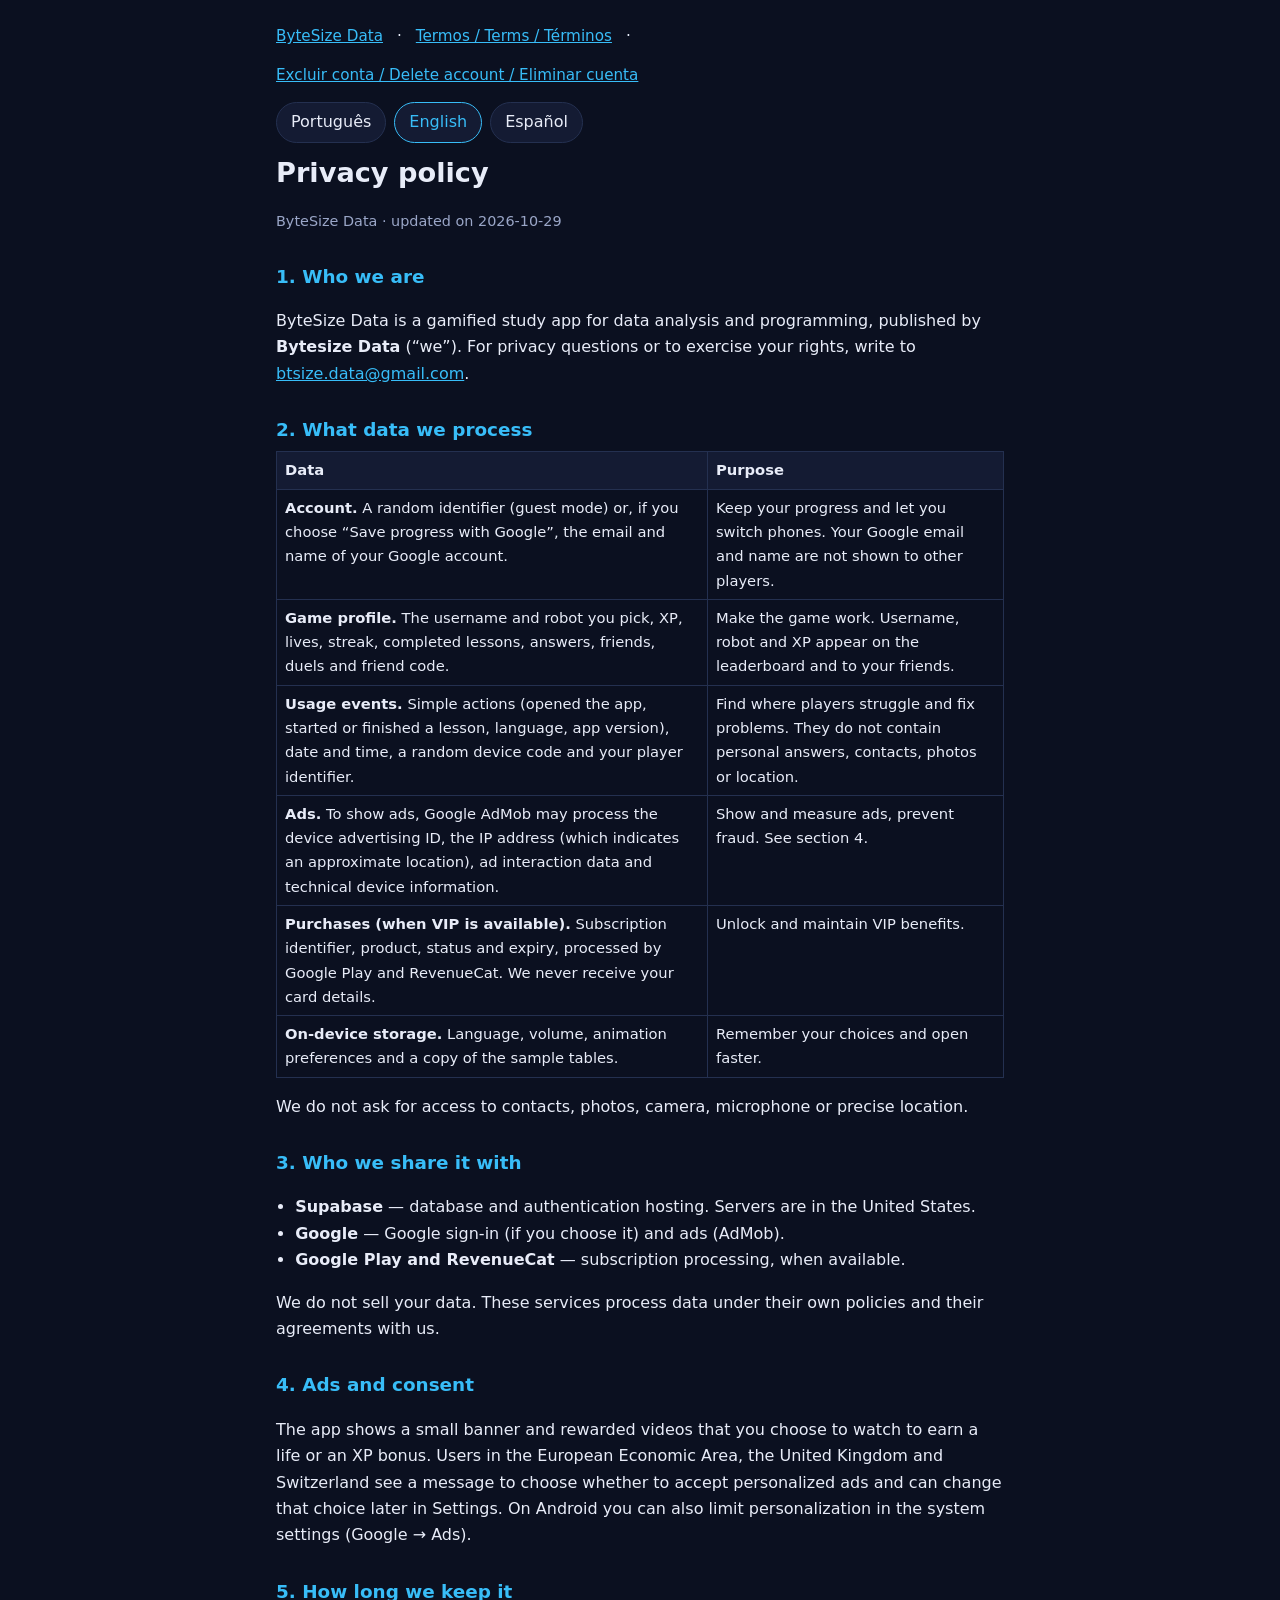
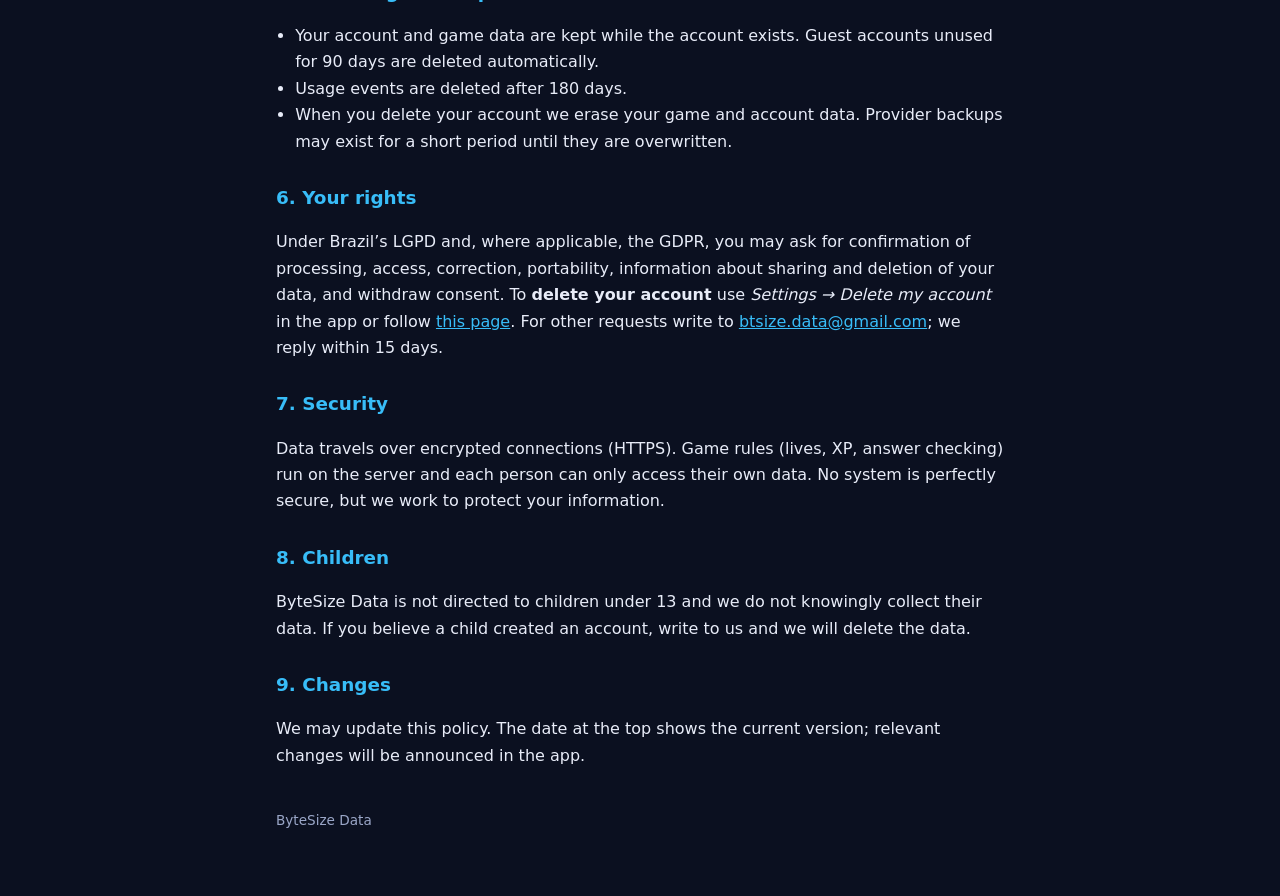
==== privacy.html @ c755a9e1 "Site do ByteSize Data: privacidade, termos, exclusao de conta e app-ads.txt" ====
<!doctype html>
<html lang="pt">
<head>
<meta charset="utf-8">
<meta name="viewport" content="width=device-width, initial-scale=1">
<title>Privacidade · ByteSize Data</title>
<meta name="description" content="Política de privacidade do app ByteSize Data / Privacy policy / Política de privacidad.">
<link rel="stylesheet" href="style.css">
</head>
<body class="nojs">
<main>
<nav class="top"><a href="index.html">ByteSize Data</a> · <a href="terms.html">Termos / Terms / Términos</a> · <a href="delete-account.html">Excluir conta / Delete account / Eliminar cuenta</a></nav>
<div class="langs" role="group" aria-label="Idioma / Language / Idioma">
  <button data-go="pt" aria-pressed="true">Português</button>
  <button data-go="en" aria-pressed="false">English</button>
  <button data-go="es" aria-pressed="false">Español</button>
</div>

<!-- ============================== PORTUGUÊS ============================== -->
<section data-lang="pt" lang="pt">
<h1>Política de privacidade</h1>
<p class="muted">ByteSize Data · atualizada em 29/10/2026</p>

<h2>1. Quem somos</h2>
<p>O ByteSize Data é um aplicativo de estudo gamificado de análise de dados e programação, publicado por <strong>Bytesize Data</strong> (“nós”). Para falar sobre privacidade ou exercer seus direitos, escreva para <a href="mailto:btsize.data@gmail.com">btsize.data@gmail.com</a>.</p>

<h2>2. Quais dados tratamos</h2>
<table>
<tr><th>Dado</th><th>Para quê</th></tr>
<tr><td><strong>Conta.</strong> Um identificador aleatório (modo convidado) ou, se você escolher “Salvar progresso com Google”, o e-mail e o nome da sua conta Google.</td><td>Guardar seu progresso e permitir que você troque de celular. O e-mail e o nome do Google não aparecem para outros jogadores.</td></tr>
<tr><td><strong>Perfil do jogo.</strong> Nome de usuário e robô que você escolhe, XP, vidas, sequência de dias, lições feitas, respostas, amigos, duelos e código de amigo.</td><td>Fazer o jogo funcionar. Nome de usuário, robô e XP aparecem no ranking e para seus amigos.</td></tr>
<tr><td><strong>Eventos de uso.</strong> Ações simples (abriu o app, começou ou terminou uma lição, idioma, versão do app), a data e hora, um código aleatório do aparelho e o seu identificador de jogador.</td><td>Descobrir onde os jogadores têm dificuldade e corrigir problemas. Não contêm o conteúdo das suas respostas pessoais nem dados de contatos, fotos ou localização.</td></tr>
<tr><td><strong>Anúncios.</strong> Para exibir anúncios, o Google AdMob pode tratar o ID de publicidade do aparelho, o endereço IP (que indica uma localização aproximada), dados de interação com anúncios e informações técnicas do aparelho.</td><td>Exibir e medir anúncios, evitar fraude. Veja a seção 4.</td></tr>
<tr><td><strong>Compras (quando o VIP estiver disponível).</strong> Identificador da assinatura, produto, status e validade, tratados pelo Google Play e pelo RevenueCat. Não recebemos os dados do seu cartão.</td><td>Liberar e manter os benefícios do VIP.</td></tr>
<tr><td><strong>Armazenamento no aparelho.</strong> Idioma, volume, preferências de animação e uma cópia das tabelas de exemplo.</td><td>Lembrar suas escolhas e abrir mais rápido.</td></tr>
</table>
<p>Não pedimos acesso a contatos, fotos, câmera, microfone ou localização precisa.</p>

<h2>3. Com quem compartilhamos</h2>
<ul>
<li><strong>Supabase</strong> — hospedagem do banco de dados e da autenticação. Os servidores ficam nos Estados Unidos.</li>
<li><strong>Google</strong> — login com Google (se você escolher) e anúncios (AdMob).</li>
<li><strong>Google Play e RevenueCat</strong> — processamento de assinaturas, quando disponíveis.</li>
</ul>
<p>Não vendemos seus dados. Esses serviços tratam os dados conforme as próprias políticas e contratos conosco.</p>

<h2>4. Anúncios e consentimento</h2>
<p>O app mostra um banner discreto e vídeos premiados, que você escolhe assistir para ganhar uma vida ou um bônus de XP. Usuários no Espaço Econômico Europeu, no Reino Unido e na Suíça veem uma mensagem para escolher se aceitam anúncios personalizados e podem mudar essa escolha depois em Configurações. No Android você também pode limitar a personalização nas configurações do sistema (Google → Anúncios).</p>

<h2>5. Por quanto tempo guardamos</h2>
<ul>
<li>Seus dados de conta e de jogo ficam enquanto a conta existir. Contas de convidado sem uso por 90 dias são apagadas automaticamente.</li>
<li>Eventos de uso são apagados depois de 180 dias.</li>
<li>Ao excluir a conta, apagamos seus dados de jogo e de conta. Cópias de segurança do provedor podem existir por um curto período até serem substituídas.</li>
</ul>

<h2>6. Seus direitos</h2>
<p>Conforme a LGPD (Lei 13.709/2018) e, quando aplicável, o GDPR, você pode pedir confirmação do tratamento, acesso, correção, portabilidade, informação sobre compartilhamento e a exclusão dos seus dados, além de retirar um consentimento. Para <strong>excluir a conta</strong> use <em>Configurações → Excluir minha conta</em> no app ou siga <a href="delete-account.html">esta página</a>. Para os demais pedidos escreva para <a href="mailto:btsize.data@gmail.com">btsize.data@gmail.com</a>; respondemos em até 15 dias.</p>

<h2>7. Segurança</h2>
<p>Os dados trafegam por conexão criptografada (HTTPS). As regras do jogo (vidas, XP, correção das respostas) ficam no servidor, e cada pessoa só acessa os próprios dados. Nenhum sistema é totalmente seguro, mas trabalhamos para proteger suas informações.</p>

<h2>8. Crianças</h2>
<p>O ByteSize Data não é direcionado a menores de 13 anos e não coletamos dados de crianças de forma intencional. Se você acredita que um menor criou uma conta, escreva para nós e apagaremos os dados.</p>

<h2>9. Mudanças</h2>
<p>Podemos atualizar esta política. A data no topo mostra a versão em vigor; mudanças relevantes serão avisadas no app.</p>
</section>

<!-- ============================== ENGLISH ============================== -->
<section data-lang="en" lang="en">
<h1>Privacy policy</h1>
<p class="muted">ByteSize Data · updated on 2026-10-29</p>

<h2>1. Who we are</h2>
<p>ByteSize Data is a gamified study app for data analysis and programming, published by <strong>Bytesize Data</strong> (“we”). For privacy questions or to exercise your rights, write to <a href="mailto:btsize.data@gmail.com">btsize.data@gmail.com</a>.</p>

<h2>2. What data we process</h2>
<table>
<tr><th>Data</th><th>Purpose</th></tr>
<tr><td><strong>Account.</strong> A random identifier (guest mode) or, if you choose “Save progress with Google”, the email and name of your Google account.</td><td>Keep your progress and let you switch phones. Your Google email and name are not shown to other players.</td></tr>
<tr><td><strong>Game profile.</strong> The username and robot you pick, XP, lives, streak, completed lessons, answers, friends, duels and friend code.</td><td>Make the game work. Username, robot and XP appear on the leaderboard and to your friends.</td></tr>
<tr><td><strong>Usage events.</strong> Simple actions (opened the app, started or finished a lesson, language, app version), date and time, a random device code and your player identifier.</td><td>Find where players struggle and fix problems. They do not contain personal answers, contacts, photos or location.</td></tr>
<tr><td><strong>Ads.</strong> To show ads, Google AdMob may process the device advertising ID, the IP address (which indicates an approximate location), ad interaction data and technical device information.</td><td>Show and measure ads, prevent fraud. See section 4.</td></tr>
<tr><td><strong>Purchases (when VIP is available).</strong> Subscription identifier, product, status and expiry, processed by Google Play and RevenueCat. We never receive your card details.</td><td>Unlock and maintain VIP benefits.</td></tr>
<tr><td><strong>On-device storage.</strong> Language, volume, animation preferences and a copy of the sample tables.</td><td>Remember your choices and open faster.</td></tr>
</table>
<p>We do not ask for access to contacts, photos, camera, microphone or precise location.</p>

<h2>3. Who we share it with</h2>
<ul>
<li><strong>Supabase</strong> — database and authentication hosting. Servers are in the United States.</li>
<li><strong>Google</strong> — Google sign-in (if you choose it) and ads (AdMob).</li>
<li><strong>Google Play and RevenueCat</strong> — subscription processing, when available.</li>
</ul>
<p>We do not sell your data. These services process data under their own policies and their agreements with us.</p>

<h2>4. Ads and consent</h2>
<p>The app shows a small banner and rewarded videos that you choose to watch to earn a life or an XP bonus. Users in the European Economic Area, the United Kingdom and Switzerland see a message to choose whether to accept personalized ads and can change that choice later in Settings. On Android you can also limit personalization in the system settings (Google → Ads).</p>

<h2>5. How long we keep it</h2>
<ul>
<li>Your account and game data are kept while the account exists. Guest accounts unused for 90 days are deleted automatically.</li>
<li>Usage events are deleted after 180 days.</li>
<li>When you delete your account we erase your game and account data. Provider backups may exist for a short period until they are overwritten.</li>
</ul>

<h2>6. Your rights</h2>
<p>Under Brazil’s LGPD and, where applicable, the GDPR, you may ask for confirmation of processing, access, correction, portability, information about sharing and deletion of your data, and withdraw consent. To <strong>delete your account</strong> use <em>Settings → Delete my account</em> in the app or follow <a href="delete-account.html">this page</a>. For other requests write to <a href="mailto:btsize.data@gmail.com">btsize.data@gmail.com</a>; we reply within 15 days.</p>

<h2>7. Security</h2>
<p>Data travels over encrypted connections (HTTPS). Game rules (lives, XP, answer checking) run on the server and each person can only access their own data. No system is perfectly secure, but we work to protect your information.</p>

<h2>8. Children</h2>
<p>ByteSize Data is not directed to children under 13 and we do not knowingly collect their data. If you believe a child created an account, write to us and we will delete the data.</p>

<h2>9. Changes</h2>
<p>We may update this policy. The date at the top shows the current version; relevant changes will be announced in the app.</p>
</section>

<!-- ============================== ESPAÑOL ============================== -->
<section data-lang="es" lang="es">
<h1>Política de privacidad</h1>
<p class="muted">ByteSize Data · actualizada el 29/10/2026</p>

<h2>1. Quiénes somos</h2>
<p>ByteSize Data es una aplicación de estudio gamificada de análisis de datos y programación, publicada por <strong>Bytesize Data</strong> (“nosotros”). Para consultas de privacidad o para ejercer tus derechos escribe a <a href="mailto:btsize.data@gmail.com">btsize.data@gmail.com</a>.</p>

<h2>2. Qué datos tratamos</h2>
<table>
<tr><th>Dato</th><th>Para qué</th></tr>
<tr><td><strong>Cuenta.</strong> Un identificador aleatorio (modo invitado) o, si eliges “Guardar progreso con Google”, el correo y el nombre de tu cuenta de Google.</td><td>Guardar tu progreso y permitirte cambiar de teléfono. El correo y el nombre de Google no se muestran a otros jugadores.</td></tr>
<tr><td><strong>Perfil del juego.</strong> El nombre de usuario y el robot que eliges, XP, vidas, racha de días, lecciones hechas, respuestas, amigos, duelos y código de amigo.</td><td>Hacer funcionar el juego. El nombre de usuario, el robot y el XP aparecen en el ranking y para tus amigos.</td></tr>
<tr><td><strong>Eventos de uso.</strong> Acciones simples (abrió la app, empezó o terminó una lección, idioma, versión de la app), fecha y hora, un código aleatorio del dispositivo y tu identificador de jugador.</td><td>Descubrir dónde los jugadores tienen dificultades y corregir problemas. No incluyen respuestas personales, contactos, fotos ni ubicación.</td></tr>
<tr><td><strong>Anuncios.</strong> Para mostrar anuncios, Google AdMob puede tratar el ID de publicidad del dispositivo, la dirección IP (que indica una ubicación aproximada), datos de interacción con anuncios e información técnica del dispositivo.</td><td>Mostrar y medir anuncios, prevenir fraude. Ver la sección 4.</td></tr>
<tr><td><strong>Compras (cuando el VIP esté disponible).</strong> Identificador de la suscripción, producto, estado y vencimiento, tratados por Google Play y RevenueCat. Nunca recibimos los datos de tu tarjeta.</td><td>Activar y mantener los beneficios del VIP.</td></tr>
<tr><td><strong>Almacenamiento en el dispositivo.</strong> Idioma, volumen, preferencias de animación y una copia de las tablas de ejemplo.</td><td>Recordar tus elecciones y abrir más rápido.</td></tr>
</table>
<p>No pedimos acceso a contactos, fotos, cámara, micrófono ni ubicación precisa.</p>

<h2>3. Con quién lo compartimos</h2>
<ul>
<li><strong>Supabase</strong> — alojamiento de la base de datos y la autenticación. Los servidores están en Estados Unidos.</li>
<li><strong>Google</strong> — inicio de sesión con Google (si lo eliges) y anuncios (AdMob).</li>
<li><strong>Google Play y RevenueCat</strong> — procesamiento de suscripciones, cuando estén disponibles.</li>
</ul>
<p>No vendemos tus datos. Estos servicios tratan los datos según sus propias políticas y sus contratos con nosotros.</p>

<h2>4. Anuncios y consentimiento</h2>
<p>La app muestra un banner discreto y videos con recompensa que tú eliges ver para ganar una vida o un bono de XP. Los usuarios del Espacio Económico Europeo, el Reino Unido y Suiza ven un mensaje para elegir si aceptan anuncios personalizados y pueden cambiar esa elección después en Ajustes. En Android también puedes limitar la personalización en los ajustes del sistema (Google → Anuncios).</p>

<h2>5. Cuánto tiempo los conservamos</h2>
<ul>
<li>Los datos de tu cuenta y del juego se conservan mientras la cuenta exista. Las cuentas de invitado sin uso durante 90 días se eliminan automáticamente.</li>
<li>Los eventos de uso se eliminan después de 180 días.</li>
<li>Al eliminar tu cuenta borramos tus datos de juego y de cuenta. Las copias de seguridad del proveedor pueden existir por un breve período hasta ser reemplazadas.</li>
</ul>

<h2>6. Tus derechos</h2>
<p>Según la LGPD de Brasil y, cuando corresponda, el RGPD, puedes pedir confirmación del tratamiento, acceso, corrección, portabilidad, información sobre el intercambio y la eliminación de tus datos, y retirar un consentimiento. Para <strong>eliminar la cuenta</strong> usa <em>Ajustes → Eliminar mi cuenta</em> en la app o sigue <a href="delete-account.html">esta página</a>. Para otras solicitudes escribe a <a href="mailto:btsize.data@gmail.com">btsize.data@gmail.com</a>; respondemos en un máximo de 15 días.</p>

<h2>7. Seguridad</h2>
<p>Los datos viajan por conexiones cifradas (HTTPS). Las reglas del juego (vidas, XP, corrección de respuestas) se ejecutan en el servidor y cada persona solo accede a sus propios datos. Ningún sistema es totalmente seguro, pero trabajamos para proteger tu información.</p>

<h2>8. Menores</h2>
<p>ByteSize Data no está dirigido a menores de 13 años y no recopilamos sus datos de forma intencional. Si crees que un menor creó una cuenta, escríbenos y eliminaremos los datos.</p>

<h2>9. Cambios</h2>
<p>Podemos actualizar esta política. La fecha de arriba indica la versión vigente; los cambios relevantes se avisarán en la app.</p>
</section>

<footer>ByteSize Data</footer>
</main>
<script src="lang.js"></script>
</body>
</html>
---- style.css ----
:root {
  --bg: #0b1020;
  --card: #141b33;
  --text: #e8ecf8;
  --muted: #9aa6c7;
  --brand: #38bdf8;
  --line: #243050;
}
* { box-sizing: border-box; }
html { -webkit-text-size-adjust: 100%; }
body {
  margin: 0;
  background: var(--bg);
  color: var(--text);
  font: 16px/1.65 system-ui, -apple-system, "Segoe UI", Roboto, sans-serif;
}
main { max-width: 760px; margin: 0 auto; padding: 24px 16px 64px; }
h1 { font-size: 1.7rem; margin: 8px 0 4px; }
h2 { font-size: 1.15rem; margin: 28px 0 6px; color: var(--brand); }
p, li { color: var(--text); }
.muted { color: var(--muted); font-size: .9rem; }
a { color: var(--brand); }
ul { padding-left: 1.2rem; }
.card { background: var(--card); border: 1px solid var(--line); border-radius: 14px; padding: 16px 18px; margin: 14px 0; }
.langs { display: flex; gap: 8px; margin: 14px 0 6px; flex-wrap: wrap; }
.langs button {
  background: var(--card); color: var(--text); border: 1px solid var(--line);
  border-radius: 999px; padding: 6px 14px; font: inherit; cursor: pointer;
}
.langs button[aria-pressed="true"] { border-color: var(--brand); color: var(--brand); }
nav.top { display: flex; gap: 14px; flex-wrap: wrap; font-size: .95rem; margin-bottom: 6px; }
section[data-lang] { display: none; }
section[data-lang].on { display: block; }
.nojs section[data-lang] { display: block; border-top: 1px solid var(--line); margin-top: 24px; padding-top: 8px; }
footer { margin-top: 40px; color: var(--muted); font-size: .85rem; }
table { border-collapse: collapse; width: 100%; font-size: .92rem; }
th, td { border: 1px solid var(--line); padding: 6px 8px; text-align: left; vertical-align: top; }
th { background: var(--card); }
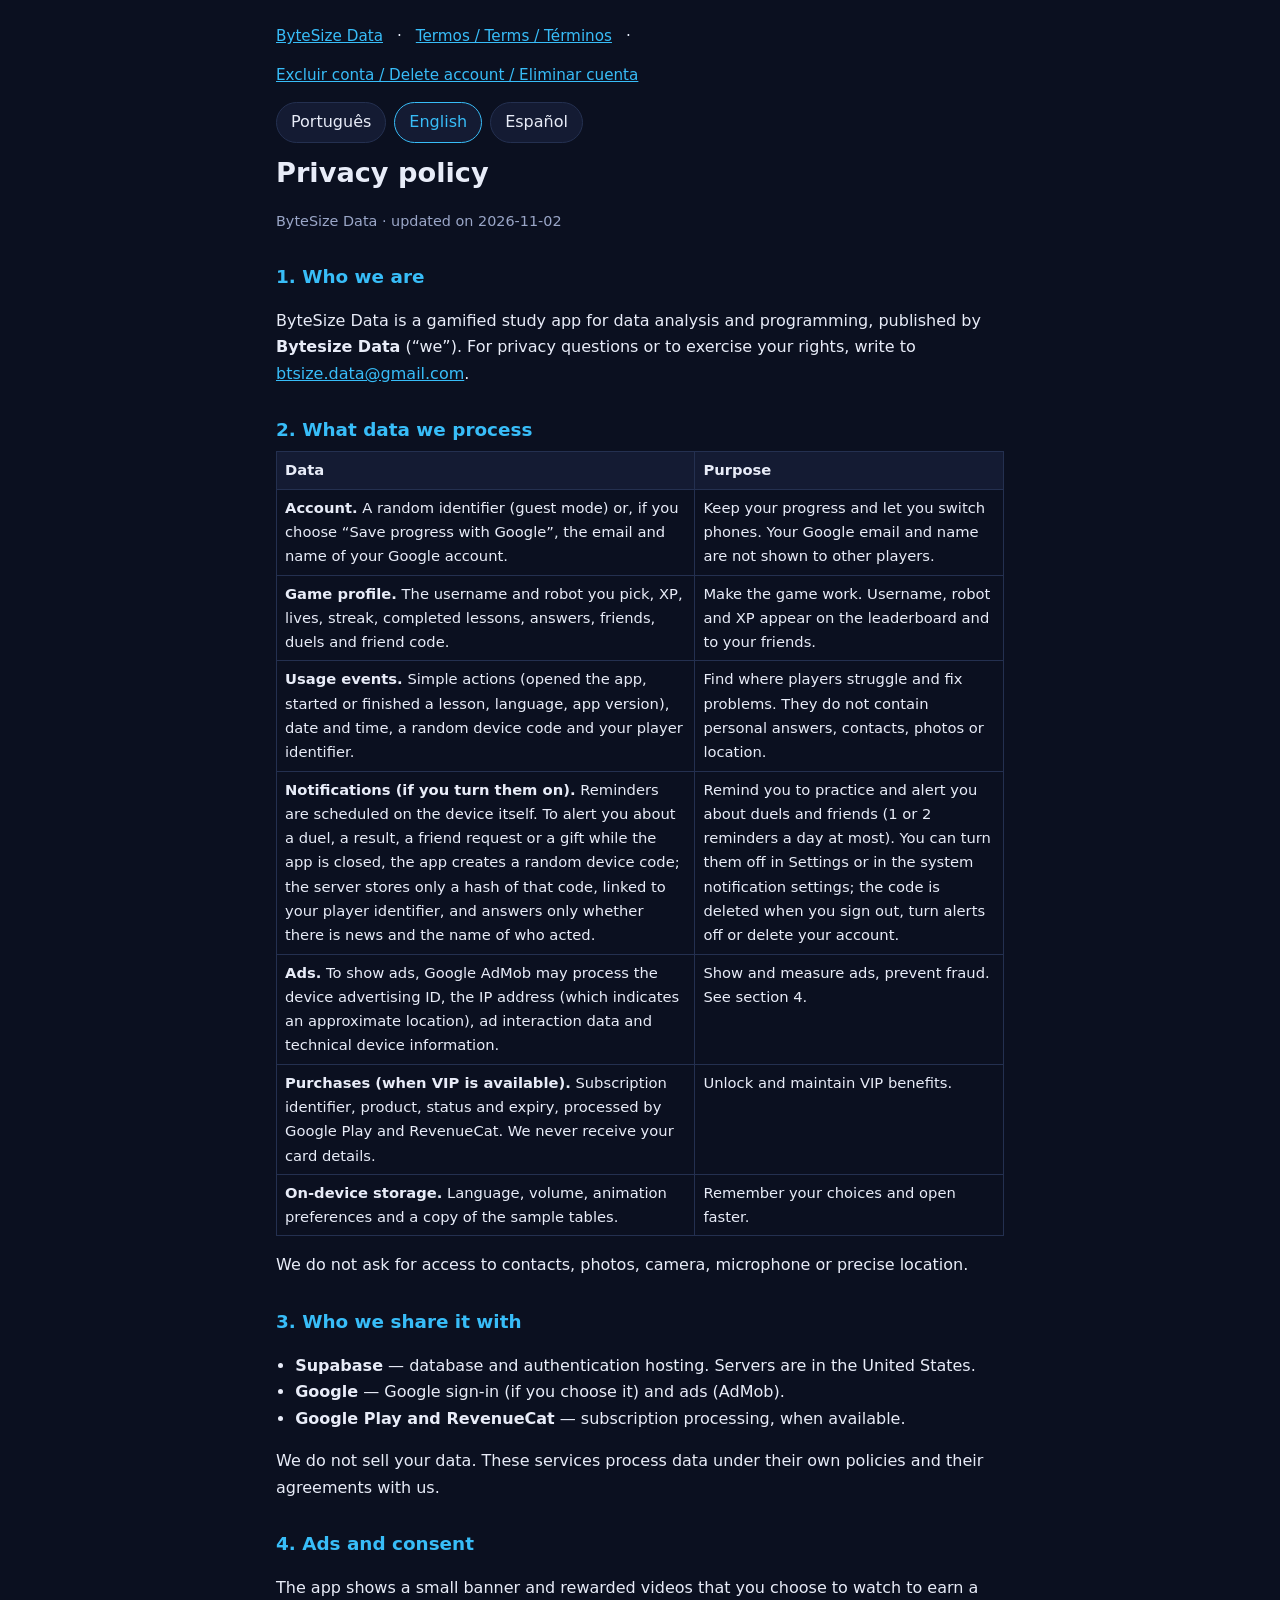
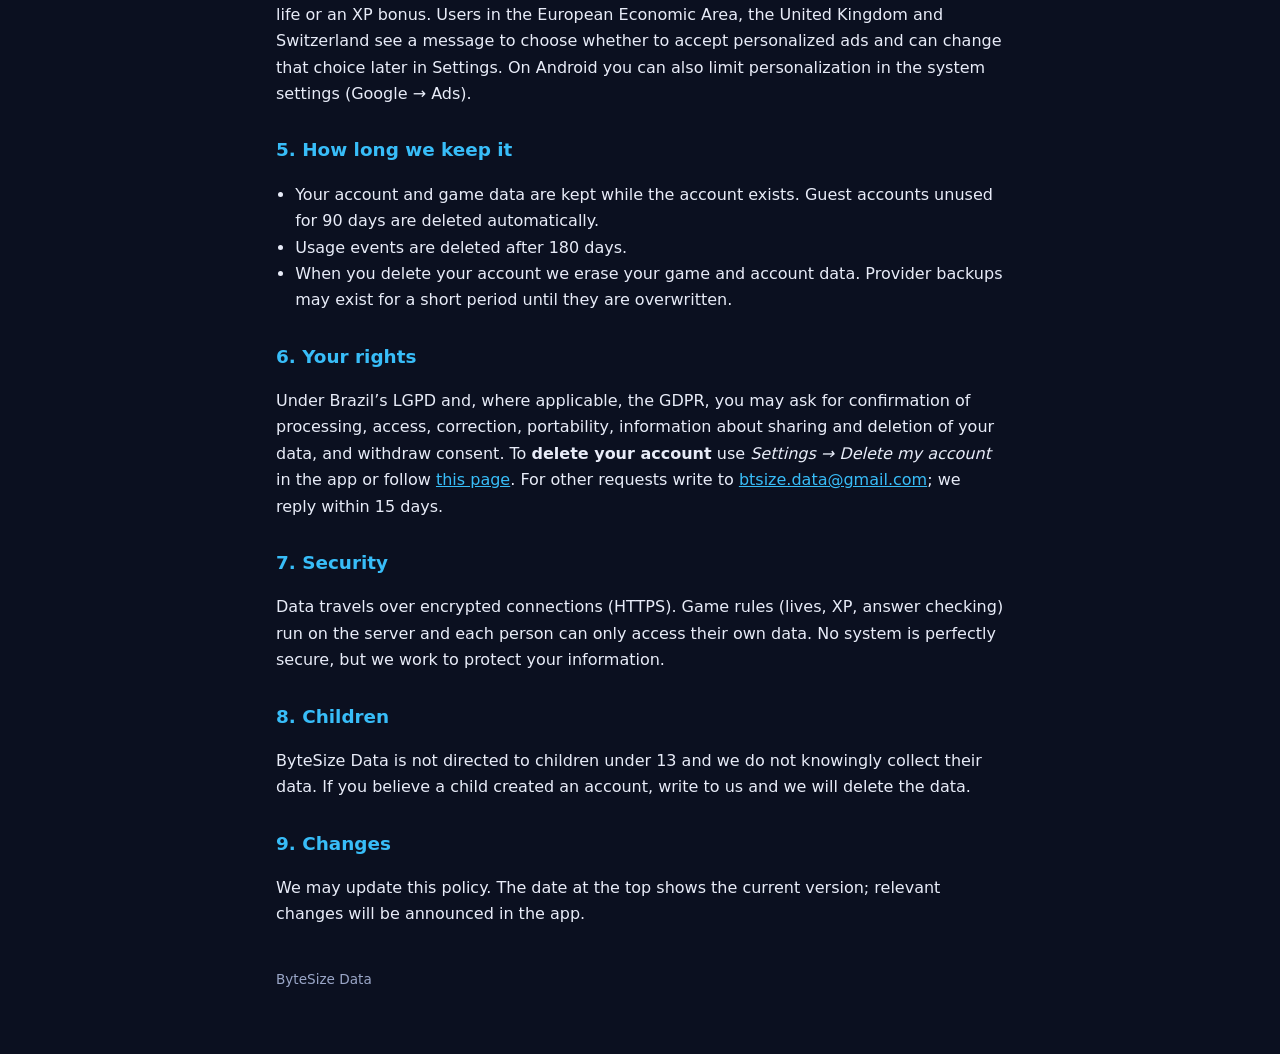
==== commit 0deb0913: "Privacidade: notificacoes (lembretes e avisos de duelo) e data de atualizacao" ====
--- a/privacy.html
+++ b/privacy.html
@@ -19,7 +19,7 @@
 <!-- ============================== PORTUGUÊS ============================== -->
 <section data-lang="pt" lang="pt">
 <h1>Política de privacidade</h1>
-<p class="muted">ByteSize Data · atualizada em 29/10/2026</p>
+<p class="muted">ByteSize Data · atualizada em 02/11/2026</p>
 
 <h2>1. Quem somos</h2>
 <p>O ByteSize Data é um aplicativo de estudo gamificado de análise de dados e programação, publicado por <strong>Bytesize Data</strong> (“nós”). Para falar sobre privacidade ou exercer seus direitos, escreva para <a href="mailto:btsize.data@gmail.com">btsize.data@gmail.com</a>.</p>
@@ -30,6 +30,7 @@
 <tr><td><strong>Conta.</strong> Um identificador aleatório (modo convidado) ou, se você escolher “Salvar progresso com Google”, o e-mail e o nome da sua conta Google.</td><td>Guardar seu progresso e permitir que você troque de celular. O e-mail e o nome do Google não aparecem para outros jogadores.</td></tr>
 <tr><td><strong>Perfil do jogo.</strong> Nome de usuário e robô que você escolhe, XP, vidas, sequência de dias, lições feitas, respostas, amigos, duelos e código de amigo.</td><td>Fazer o jogo funcionar. Nome de usuário, robô e XP aparecem no ranking e para seus amigos.</td></tr>
 <tr><td><strong>Eventos de uso.</strong> Ações simples (abriu o app, começou ou terminou uma lição, idioma, versão do app), a data e hora, um código aleatório do aparelho e o seu identificador de jogador.</td><td>Descobrir onde os jogadores têm dificuldade e corrigir problemas. Não contêm o conteúdo das suas respostas pessoais nem dados de contatos, fotos ou localização.</td></tr>
+<tr><td><strong>Notificações (se você ativar).</strong> Os lembretes são agendados no próprio aparelho. Para avisar de duelo, resultado, pedido de amizade ou presente com o app fechado, o app gera um código aleatório do aparelho; o servidor guarda só um resumo (hash) desse código, ligado ao seu identificador de jogador, e responde apenas se há novidade e o nome de quem agiu.</td><td>Lembrar você de praticar e avisar de duelos e amigos (no máximo 1 ou 2 lembretes por dia). Você desliga em Configurações ou nas notificações do sistema; o código é apagado ao sair da conta, desligar os avisos ou excluir a conta.</td></tr>
 <tr><td><strong>Anúncios.</strong> Para exibir anúncios, o Google AdMob pode tratar o ID de publicidade do aparelho, o endereço IP (que indica uma localização aproximada), dados de interação com anúncios e informações técnicas do aparelho.</td><td>Exibir e medir anúncios, evitar fraude. Veja a seção 4.</td></tr>
 <tr><td><strong>Compras (quando o VIP estiver disponível).</strong> Identificador da assinatura, produto, status e validade, tratados pelo Google Play e pelo RevenueCat. Não recebemos os dados do seu cartão.</td><td>Liberar e manter os benefícios do VIP.</td></tr>
 <tr><td><strong>Armazenamento no aparelho.</strong> Idioma, volume, preferências de animação e uma cópia das tabelas de exemplo.</td><td>Lembrar suas escolhas e abrir mais rápido.</td></tr>
@@ -70,7 +71,7 @@
 <!-- ============================== ENGLISH ============================== -->
 <section data-lang="en" lang="en">
 <h1>Privacy policy</h1>
-<p class="muted">ByteSize Data · updated on 2026-10-29</p>
+<p class="muted">ByteSize Data · updated on 2026-11-02</p>
 
 <h2>1. Who we are</h2>
 <p>ByteSize Data is a gamified study app for data analysis and programming, published by <strong>Bytesize Data</strong> (“we”). For privacy questions or to exercise your rights, write to <a href="mailto:btsize.data@gmail.com">btsize.data@gmail.com</a>.</p>
@@ -81,6 +82,7 @@
 <tr><td><strong>Account.</strong> A random identifier (guest mode) or, if you choose “Save progress with Google”, the email and name of your Google account.</td><td>Keep your progress and let you switch phones. Your Google email and name are not shown to other players.</td></tr>
 <tr><td><strong>Game profile.</strong> The username and robot you pick, XP, lives, streak, completed lessons, answers, friends, duels and friend code.</td><td>Make the game work. Username, robot and XP appear on the leaderboard and to your friends.</td></tr>
 <tr><td><strong>Usage events.</strong> Simple actions (opened the app, started or finished a lesson, language, app version), date and time, a random device code and your player identifier.</td><td>Find where players struggle and fix problems. They do not contain personal answers, contacts, photos or location.</td></tr>
+<tr><td><strong>Notifications (if you turn them on).</strong> Reminders are scheduled on the device itself. To alert you about a duel, a result, a friend request or a gift while the app is closed, the app creates a random device code; the server stores only a hash of that code, linked to your player identifier, and answers only whether there is news and the name of who acted.</td><td>Remind you to practice and alert you about duels and friends (1 or 2 reminders a day at most). You can turn them off in Settings or in the system notification settings; the code is deleted when you sign out, turn alerts off or delete your account.</td></tr>
 <tr><td><strong>Ads.</strong> To show ads, Google AdMob may process the device advertising ID, the IP address (which indicates an approximate location), ad interaction data and technical device information.</td><td>Show and measure ads, prevent fraud. See section 4.</td></tr>
 <tr><td><strong>Purchases (when VIP is available).</strong> Subscription identifier, product, status and expiry, processed by Google Play and RevenueCat. We never receive your card details.</td><td>Unlock and maintain VIP benefits.</td></tr>
 <tr><td><strong>On-device storage.</strong> Language, volume, animation preferences and a copy of the sample tables.</td><td>Remember your choices and open faster.</td></tr>
@@ -121,7 +123,7 @@
 <!-- ============================== ESPAÑOL ============================== -->
 <section data-lang="es" lang="es">
 <h1>Política de privacidad</h1>
-<p class="muted">ByteSize Data · actualizada el 29/10/2026</p>
+<p class="muted">ByteSize Data · actualizada el 02/11/2026</p>
 
 <h2>1. Quiénes somos</h2>
 <p>ByteSize Data es una aplicación de estudio gamificada de análisis de datos y programación, publicada por <strong>Bytesize Data</strong> (“nosotros”). Para consultas de privacidad o para ejercer tus derechos escribe a <a href="mailto:btsize.data@gmail.com">btsize.data@gmail.com</a>.</p>
@@ -132,6 +134,7 @@
 <tr><td><strong>Cuenta.</strong> Un identificador aleatorio (modo invitado) o, si eliges “Guardar progreso con Google”, el correo y el nombre de tu cuenta de Google.</td><td>Guardar tu progreso y permitirte cambiar de teléfono. El correo y el nombre de Google no se muestran a otros jugadores.</td></tr>
 <tr><td><strong>Perfil del juego.</strong> El nombre de usuario y el robot que eliges, XP, vidas, racha de días, lecciones hechas, respuestas, amigos, duelos y código de amigo.</td><td>Hacer funcionar el juego. El nombre de usuario, el robot y el XP aparecen en el ranking y para tus amigos.</td></tr>
 <tr><td><strong>Eventos de uso.</strong> Acciones simples (abrió la app, empezó o terminó una lección, idioma, versión de la app), fecha y hora, un código aleatorio del dispositivo y tu identificador de jugador.</td><td>Descubrir dónde los jugadores tienen dificultades y corregir problemas. No incluyen respuestas personales, contactos, fotos ni ubicación.</td></tr>
+<tr><td><strong>Notificaciones (si las activas).</strong> Los recordatorios se programan en el propio dispositivo. Para avisarte de un duelo, un resultado, una solicitud de amistad o un regalo con la app cerrada, la app genera un código aleatorio del dispositivo; el servidor guarda solo un resumen (hash) de ese código, vinculado a tu identificador de jugador, y responde únicamente si hay novedades y el nombre de quien actuó.</td><td>Recordarte practicar y avisarte de duelos y amigos (máximo 1 o 2 recordatorios al día). Puedes apagarlos en Ajustes o en las notificaciones del sistema; el código se borra al cerrar sesión, apagar los avisos o eliminar la cuenta.</td></tr>
 <tr><td><strong>Anuncios.</strong> Para mostrar anuncios, Google AdMob puede tratar el ID de publicidad del dispositivo, la dirección IP (que indica una ubicación aproximada), datos de interacción con anuncios e información técnica del dispositivo.</td><td>Mostrar y medir anuncios, prevenir fraude. Ver la sección 4.</td></tr>
 <tr><td><strong>Compras (cuando el VIP esté disponible).</strong> Identificador de la suscripción, producto, estado y vencimiento, tratados por Google Play y RevenueCat. Nunca recibimos los datos de tu tarjeta.</td><td>Activar y mantener los beneficios del VIP.</td></tr>
 <tr><td><strong>Almacenamiento en el dispositivo.</strong> Idioma, volumen, preferencias de animación y una copia de las tablas de ejemplo.</td><td>Recordar tus elecciones y abrir más rápido.</td></tr>
